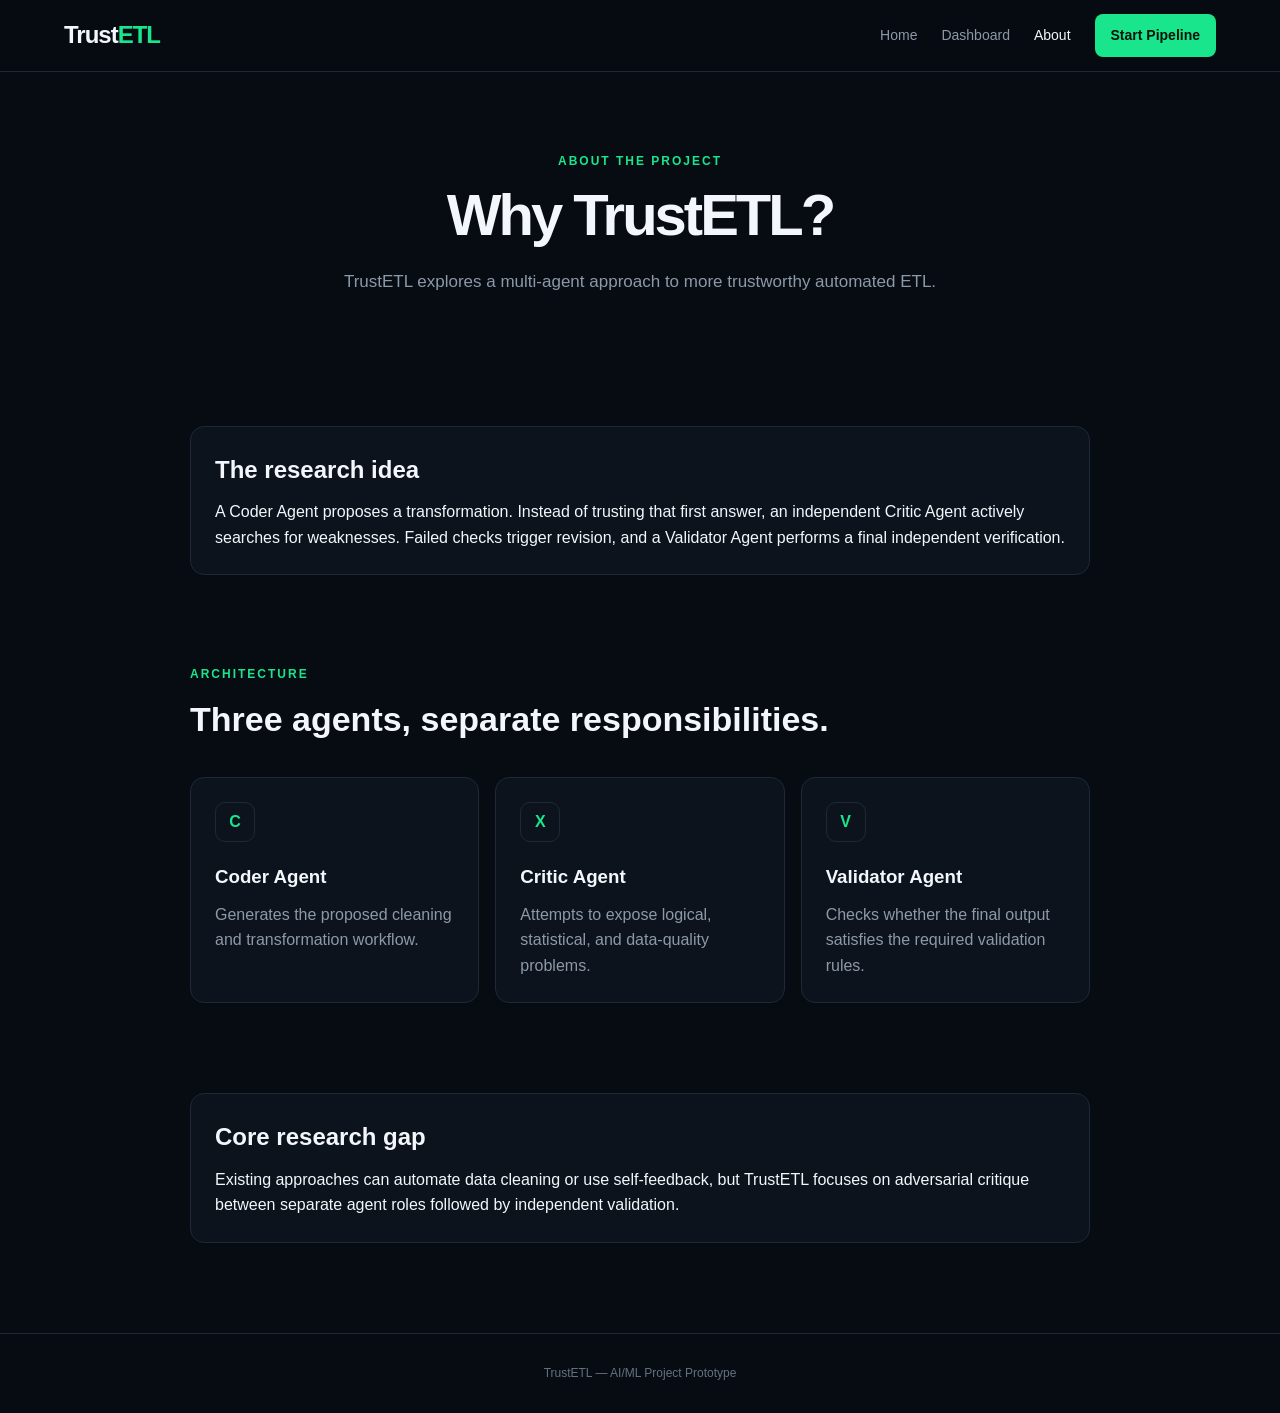
==== about.html @ 8226a9a9 "EDI project Frontend" ====
<!DOCTYPE html>
<html lang="en">
<head>
    <meta charset="UTF-8">
    <meta name="viewport" content="width=device-width, initial-scale=1.0">
    <title>TrustETL | About</title>
    <link rel="stylesheet" href="css/style.css">
</head>
<body>
    <nav class="navbar">
        <a class="brand" href="index.html">Trust<span>ETL</span></a>
        <div class="nav-links">
            <a href="index.html">Home</a>
            <a href="dashboard.html">Dashboard</a>
            <a href="about.html" class="active">About</a>
            <a href="upload.html" class="nav-button">Start Pipeline</a>
        </div>
    </nav>

    <main class="container narrow">
        <section class="page-hero">
            <p class="eyebrow">ABOUT THE PROJECT</p>
            <h1>Why TrustETL?</h1>
            <p>TrustETL explores a multi-agent approach to more trustworthy automated ETL.</p>
        </section>

        <section class="section">
            <div class="card">
                <h2>The research idea</h2>
                <p>
                    A Coder Agent proposes a transformation. Instead of trusting that
                    first answer, an independent Critic Agent actively searches for
                    weaknesses. Failed checks trigger revision, and a Validator Agent
                    performs a final independent verification.
                </p>
            </div>
        </section>

        <section class="section">
            <div class="section-heading"><p class="eyebrow">ARCHITECTURE</p><h2>Three agents, separate responsibilities.</h2></div>
            <div class="feature-grid">
                <article class="card feature-card"><div class="icon">C</div><h3>Coder Agent</h3><p>Generates the proposed cleaning and transformation workflow.</p></article>
                <article class="card feature-card"><div class="icon">X</div><h3>Critic Agent</h3><p>Attempts to expose logical, statistical, and data-quality problems.</p></article>
                <article class="card feature-card"><div class="icon">V</div><h3>Validator Agent</h3><p>Checks whether the final output satisfies the required validation rules.</p></article>
            </div>
        </section>

        <section class="section">
            <div class="card">
                <h2>Core research gap</h2>
                <p>
                    Existing approaches can automate data cleaning or use self-feedback,
                    but TrustETL focuses on adversarial critique between separate agent
                    roles followed by independent validation.
                </p>
            </div>
        </section>
    </main>

    <footer class="footer">TrustETL — AI/ML Project Prototype</footer>
    <script src="js/script.js"></script>
</body>
</html>
---- css/style.css ----
/* =========================================================
   TrustETL - Main Stylesheet
   Human-readable student project version
   ========================================================= */

/* ---------- Basic reset ---------- */
* {
    box-sizing: border-box;
    margin: 0;
    padding: 0;
}

:root {
    --background: #070b12;
    --surface: #0d131d;
    --surface-light: #111a26;
    --border: #1d2938;
    --text: #f3f7fb;
    --muted: #8c99a8;
    --accent: #19e68c;
    --accent-dark: #0d9f61;
    --danger: #ff5f67;
    --warning: #f5bd4f;
}

body {
    background: var(--background);
    color: var(--text);
    font-family: Arial, Helvetica, sans-serif;
    line-height: 1.6;
}

a {
    color: inherit;
    text-decoration: none;
}

button,
input {
    font: inherit;
}

/* ---------- Navigation ---------- */
.navbar {
    min-height: 72px;
    padding: 0 5%;
    border-bottom: 1px solid var(--border);
    display: flex;
    align-items: center;
    justify-content: space-between;
    background: rgba(7, 11, 18, 0.96);
    position: sticky;
    top: 0;
    z-index: 10;
}

.brand {
    font-size: 24px;
    font-weight: 800;
    letter-spacing: -1px;
}

.brand span {
    color: var(--accent);
}

.nav-links {
    display: flex;
    align-items: center;
    gap: 24px;
}

.nav-links a {
    color: var(--muted);
    font-size: 14px;
}

.nav-links a:hover,
.nav-links a.active {
    color: var(--text);
}

.nav-links .nav-button {
    color: #03130c;
    background: var(--accent);
    padding: 10px 16px;
    border-radius: 8px;
    font-weight: 700;
}

/* ---------- General layout ---------- */
.container {
    width: min(1180px, 90%);
    margin: 0 auto;
}

.container.narrow {
    width: min(900px, 90%);
}

.hero {
    min-height: 650px;
    display: grid;
    grid-template-columns: 1.1fr 0.9fr;
    align-items: center;
    gap: 70px;
}

.hero h1,
.page-hero h1 {
    font-size: clamp(44px, 6vw, 78px);
    line-height: 1.02;
    letter-spacing: -3px;
    margin: 14px 0 24px;
}

.hero h1 span {
    color: var(--accent);
}

.hero-text {
    max-width: 650px;
    color: var(--muted);
    font-size: 18px;
}

.eyebrow {
    color: var(--accent);
    font-size: 12px;
    font-weight: 800;
    letter-spacing: 2px;
}

.button-row {
    display: flex;
    flex-wrap: wrap;
    gap: 12px;
    margin-top: 28px;
}

.button {
    display: inline-flex;
    align-items: center;
    justify-content: center;
    border: 1px solid var(--border);
    border-radius: 8px;
    padding: 11px 17px;
    cursor: pointer;
    font-weight: 700;
    transition: 0.2s ease;
}

.button:hover {
    transform: translateY(-1px);
}

.button.primary {
    background: var(--accent);
    color: #03130c;
    border-color: var(--accent);
}

.button.secondary {
    background: transparent;
    color: var(--text);
}

.button.disabled {
    opacity: 0.45;
    pointer-events: none;
}

.card {
    background: var(--surface);
    border: 1px solid var(--border);
    border-radius: 14px;
    padding: 24px;
}

.card h2,
.card h3 {
    margin-bottom: 10px;
}

.muted {
    color: var(--muted);
}

.section {
    margin: 90px 0;
}

.section-heading {
    margin-bottom: 30px;
}

.section-heading h2 {
    font-size: 34px;
    margin-top: 8px;
}

/* ---------- Home page ---------- */
.pipeline-preview {
    padding: 28px;
}

.card-header {
    display: flex;
    justify-content: space-between;
    align-items: center;
    gap: 16px;
    margin-bottom: 22px;
}

.status-dot {
    color: var(--accent);
    font-size: 11px;
    font-weight: 800;
}

.pipeline-step {
    display: flex;
    gap: 16px;
    padding: 18px 0;
    border-bottom: 1px solid var(--border);
}

.pipeline-step:last-child {
    border-bottom: 0;
}

.pipeline-step small,
.mini-status small,
.check-row small,
.lineage-item small {
    display: block;
    color: var(--muted);
    margin-top: 3px;
}

.step-number,
.icon,
.flow-icon,
.lineage-number {
    width: 40px;
    height: 40px;
    flex: 0 0 40px;
    border: 1px solid var(--border);
    border-radius: 10px;
    display: grid;
    place-items: center;
    color: var(--accent);
    font-weight: 800;
}

.stats-grid {
    display: grid;
    grid-template-columns: repeat(4, 1fr);
    gap: 14px;
}

.stat-card {
    padding: 24px;
    border: 1px solid var(--border);
    border-radius: 12px;
    background: var(--surface);
}

.stat-card strong {
    display: block;
    font-size: 30px;
    margin-bottom: 4px;
}

.stat-card span {
    color: var(--muted);
    font-size: 13px;
}

.feature-grid {
    display: grid;
    grid-template-columns: repeat(3, 1fr);
    gap: 16px;
}

.feature-card .icon {
    margin-bottom: 20px;
}

.feature-card p {
    color: var(--muted);
}

/* ---------- Dashboard ---------- */
.dashboard-layout {
    display: grid;
    grid-template-columns: 230px 1fr;
    min-height: calc(100vh - 72px);
}

.sidebar {
    padding: 30px 18px;
    border-right: 1px solid var(--border);
    background: #090e16;
}

.sidebar-label {
    color: #5f6b79;
    font-size: 10px;
    font-weight: 800;
    letter-spacing: 1.5px;
    margin: 20px 10px 8px;
}

.sidebar-link {
    display: block;
    padding: 10px 12px;
    color: var(--muted);
    border-radius: 7px;
    font-size: 14px;
}

.sidebar-link:hover,
.sidebar-link.active {
    color: var(--text);
    background: var(--surface-light);
}

.sidebar-link.active {
    box-shadow: inset 2px 0 var(--accent);
}

.dashboard-content {
    width: min(1200px, 100%);
    padding: 40px;
}

.page-title {
    display: flex;
    align-items: center;
    justify-content: space-between;
    gap: 20px;
    margin-bottom: 30px;
}

.page-title h1 {
    font-size: 36px;
    margin-top: 4px;
}

.two-column {
    display: grid;
    grid-template-columns: repeat(2, 1fr);
    gap: 16px;
    margin: 24px 0;
}

.progress {
    height: 7px;
    background: #182230;
    border-radius: 20px;
    overflow: hidden;
    margin: 18px 0 8px;
}

.progress-bar {
    height: 100%;
    background: var(--accent);
}

.badge {
    display: inline-block;
    padding: 4px 8px;
    border-radius: 5px;
    font-size: 10px;
    font-weight: 800;
    letter-spacing: 0.5px;
}

.badge.success {
    background: rgba(25, 230, 140, 0.12);
    color: var(--accent);
}

.badge.warning {
    background: rgba(245, 189, 79, 0.12);
    color: var(--warning);
}

.badge.danger {
    background: rgba(255, 95, 103, 0.12);
    color: var(--danger);
}

.text-link {
    color: var(--accent);
    font-weight: 700;
    font-size: 13px;
}

.mini-status,
.check-row,
.activity-row,
.result-row {
    display: flex;
    align-items: center;
    gap: 12px;
    padding: 13px 0;
    border-bottom: 1px solid var(--border);
}

.mini-status:last-child,
.check-row:last-child,
.activity-row:last-child {
    border-bottom: 0;
}

.status-check,
.check-row > span {
    color: var(--accent);
    font-weight: 800;
}

.activity-row time {
    margin-left: auto;
    color: var(--muted);
    font-size: 12px;
}

.activity-row > span {
    color: var(--accent);
}

/* ---------- Tables ---------- */
.table-wrap {
    overflow-x: auto;
}

table {
    width: 100%;
    border-collapse: collapse;
}

th,
td {
    padding: 14px 10px;
    text-align: left;
    border-bottom: 1px solid var(--border);
    white-space: nowrap;
}

th {
    color: var(--muted);
    font-size: 11px;
    text-transform: uppercase;
    letter-spacing: 0.8px;
}

td small {
    color: var(--muted);
}

/* ---------- Upload ---------- */
.page-hero {
    text-align: center;
    padding: 80px 0 40px;
}

.page-hero h1 {
    font-size: 58px;
}

.page-hero > p:last-child {
    color: var(--muted);
    font-size: 17px;
}

.upload-card {
    margin-bottom: 80px;
}

.drop-zone {
    border: 1px dashed #344254;
    border-radius: 12px;
    text-align: center;
    padding: 70px 30px;
    transition: 0.2s ease;
}

.drop-zone.dragging,
.drop-zone:hover {
    border-color: var(--accent);
    background: rgba(25, 230, 140, 0.03);
}

.upload-icon {
    font-size: 40px;
    color: var(--accent);
    margin-bottom: 10px;
}

.drop-zone p {
    color: var(--muted);
}

.file-help {
    margin-top: 20px;
    font-size: 12px;
}

.selected-file {
    display: flex;
    justify-content: space-between;
    align-items: center;
    margin-top: 18px;
    padding: 15px;
    border: 1px solid var(--border);
    border-radius: 8px;
}

.selected-file small {
    display: block;
    color: var(--muted);
}

.hidden {
    display: none !important;
}

/* ---------- Pipeline ---------- */
.pipeline-card {
    max-width: 800px;
}

.flow-step {
    display: flex;
    align-items: center;
    gap: 18px;
}

.flow-step strong {
    display: block;
    font-size: 17px;
}

.flow-step small {
    color: var(--muted);
}

.flow-line {
    width: 2px;
    height: 28px;
    background: var(--border);
    margin-left: 19px;
}

.decision {
    display: flex;
    align-items: center;
    gap: 10px;
    margin: 20px 0;
    padding-left: 58px;
    flex-wrap: wrap;
    color: var(--muted);
}

/* ---------- Code ---------- */
.code-block {
    background: #060a10;
    border: 1px solid var(--border);
    border-radius: 9px;
    padding: 22px;
    overflow-x: auto;
    color: #d9e5ef;
    font-family: Consolas, "Courier New", monospace;
    font-size: 13px;
    line-height: 1.8;
}

/* ---------- Critic ---------- */
.issue {
    border: 1px solid var(--border);
    border-radius: 10px;
    padding: 18px;
    margin-top: 12px;
}

.issue.high {
    border-left: 3px solid var(--danger);
}

.issue.medium {
    border-left: 3px solid var(--warning);
}

.issue h3 {
    margin-top: 10px;
}

.issue p {
    color: var(--muted);
}

/* ---------- Validator ---------- */
.validation-grid {
    display: grid;
    grid-template-columns: 0.8fr 1.2fr;
    gap: 16px;
}

.validation-score {
    display: flex;
    flex-direction: column;
    justify-content: center;
    min-height: 250px;
}

.validation-score strong {
    font-size: 70px;
    color: var(--accent);
    line-height: 1;
    margin: 20px 0;
}

/* ---------- Lineage ---------- */
.lineage {
    max-width: 800px;
}

.lineage-item {
    display: flex;
    align-items: center;
    gap: 18px;
}

.lineage-item.final .lineage-number {
    border-color: var(--accent);
    background: rgba(25, 230, 140, 0.08);
}

.lineage-arrow {
    color: #506071;
    margin: 10px 0 10px 17px;
}

/* ---------- Report ---------- */
.report-header {
    display: flex;
    justify-content: space-between;
    align-items: center;
}

.report-score {
    text-align: center;
}

.report-score strong {
    display: block;
    font-size: 50px;
    color: var(--accent);
    line-height: 1;
}

.report-score span {
    color: var(--muted);
    font-size: 12px;
}

.clean-list {
    list-style: none;
}

.clean-list li {
    padding: 10px 0;
    border-bottom: 1px solid var(--border);
}

.clean-list li::before {
    content: "✓";
    color: var(--accent);
    margin-right: 10px;
}

.result-row:last-child {
    border-bottom: 0;
}

.result-row strong {
    margin-left: auto;
    color: var(--accent);
}

/* ---------- Footer ---------- */
.footer {
    padding: 30px 5%;
    text-align: center;
    color: #657180;
    border-top: 1px solid var(--border);
    margin-top: 70px;
    font-size: 12px;
}

/* ---------- Responsive design ---------- */
@media (max-width: 900px) {
    .hero,
    .two-column,
    .validation-grid {
        grid-template-columns: 1fr;
    }

    .stats-grid {
        grid-template-columns: repeat(2, 1fr);
    }

    .feature-grid {
        grid-template-columns: 1fr;
    }

    .dashboard-layout {
        grid-template-columns: 1fr;
    }

    .sidebar {
        display: none;
    }

    .dashboard-content {
        padding: 28px 5%;
    }
}

@media (max-width: 600px) {
    .navbar {
        padding: 14px 5%;
        align-items: flex-start;
    }

    .nav-links {
        gap: 10px;
        flex-wrap: wrap;
        justify-content: flex-end;
    }

    .nav-links a:not(.nav-button) {
        display: none;
    }

    .hero {
        min-height: auto;
        padding: 70px 0;
    }

    .hero h1,
    .page-hero h1 {
        font-size: 45px;
    }

    .stats-grid {
        grid-template-columns: 1fr 1fr;
    }

    .page-title {
        align-items: flex-start;
        flex-direction: column;
    }

    .report-header {
        align-items: flex-start;
        flex-direction: column;
        gap: 25px;
    }
}

/* ---------- Print ---------- */
@media print {
    .navbar,
    .sidebar,
    .button,
    .footer {
        display: none !important;
    }

    .dashboard-layout {
        display: block;
    }

    .dashboard-content {
        padding: 0;
    }

    body {
        background: white;
        color: black;
    }

    .card,
    .stat-card {
        border-color: #ddd;
        background: white;
    }
}
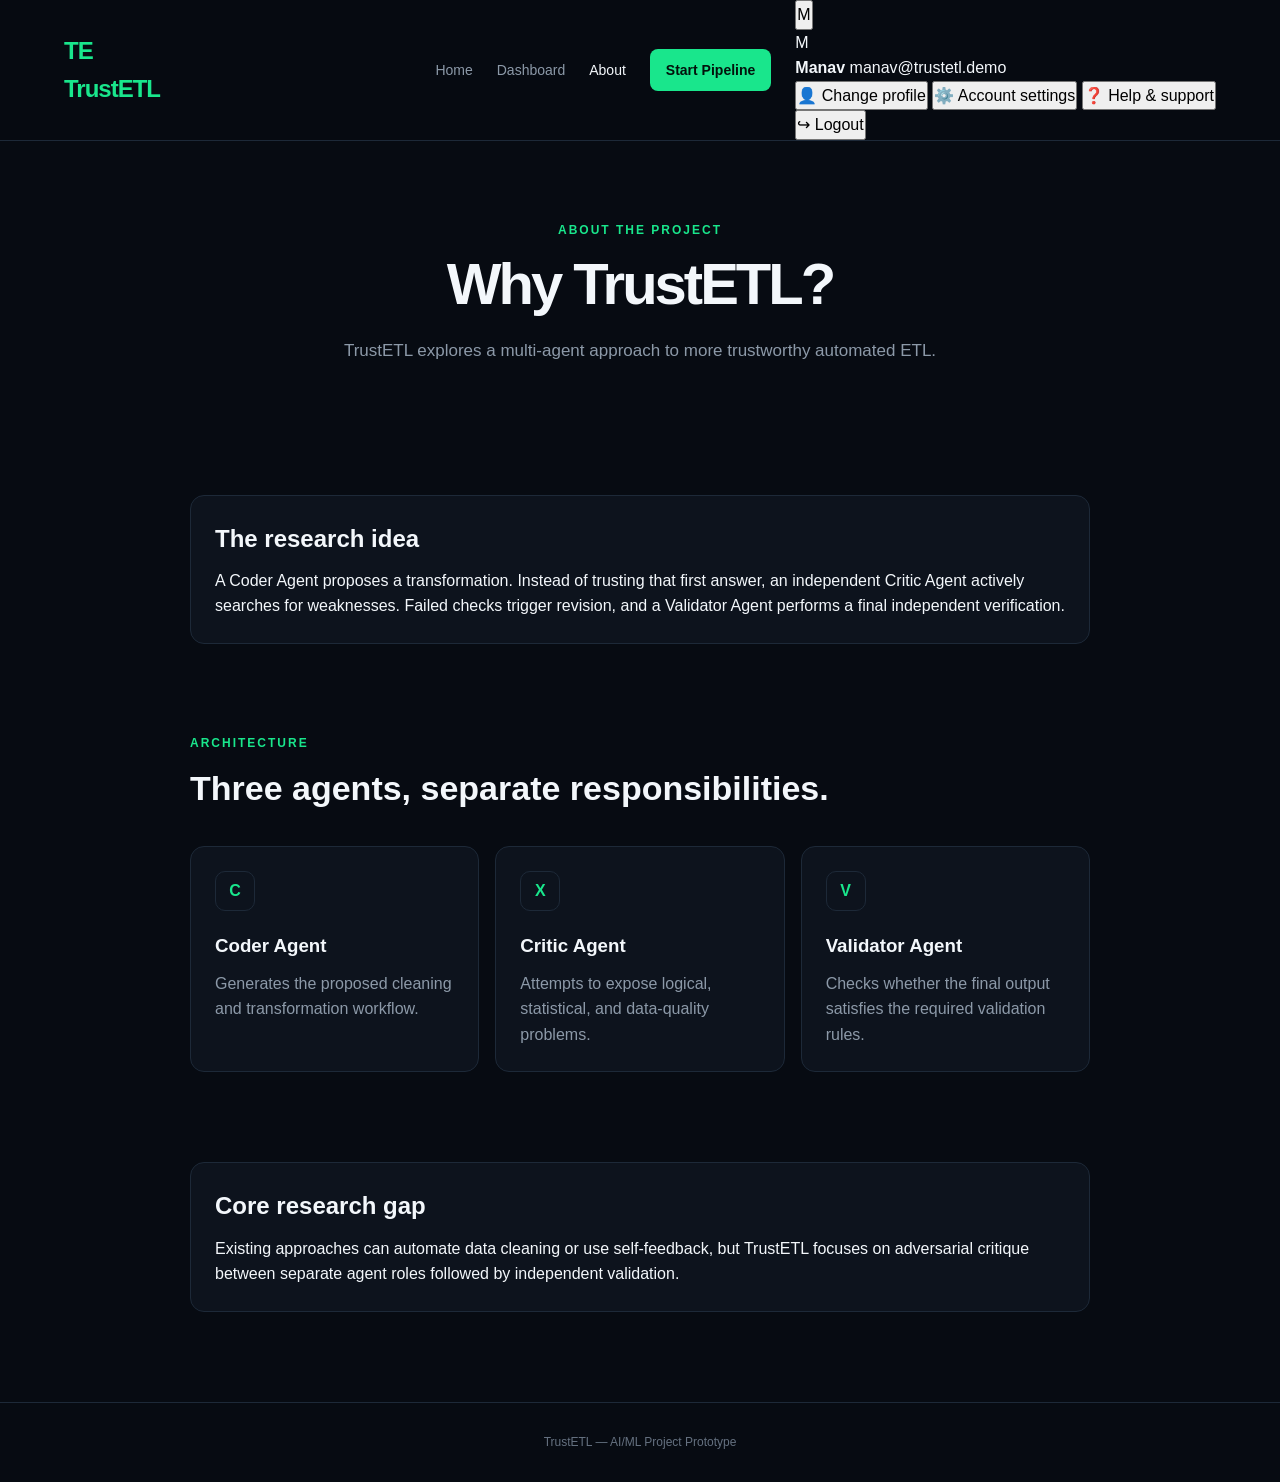
==== commit 8e6c8c09: "Enhance About Page Layout and Content Structure" ====
--- a/about.html
+++ b/about.html
@@ -1,63 +1,287 @@
 <!DOCTYPE html>
 <html lang="en">
+
 <head>
     <meta charset="UTF-8">
     <meta name="viewport" content="width=device-width, initial-scale=1.0">
+
     <title>TrustETL | About</title>
+
     <link rel="stylesheet" href="css/style.css">
 </head>
-<body>
-    <nav class="navbar">
-        <a class="brand" href="index.html">Trust<span>ETL</span></a>
-        <div class="nav-links">
+
+<body class="page-about">
+
+    <!-- =========================
+         AI BACKGROUND
+    ========================== -->
+
+    <div class="ai-background">
+
+        <div class="bg-grid"></div>
+
+        <div class="bg-orb orb-one"></div>
+        <div class="bg-orb orb-two"></div>
+
+        <div class="data-particle particle-1"></div>
+        <div class="data-particle particle-2"></div>
+        <div class="data-particle particle-3"></div>
+        <div class="data-particle particle-4"></div>
+        <div class="data-particle particle-5"></div>
+        <div class="data-particle particle-6"></div>
+        <div class="data-particle particle-7"></div>
+        <div class="data-particle particle-8"></div>
+
+    </div>
+
+
+    <!-- =========================
+         NAVBAR
+    ========================== -->
+    <header class="navbar">
+
+        <a class="brand" href="index.html">
+            <div class="brand-logo">
+                <span>TE</span>
+            </div>
+            <span class="brand-name">
+                Trust<span>ETL</span>
+            </span>
+        </a>
+
+        <nav class="nav-links">
             <a href="index.html">Home</a>
             <a href="dashboard.html">Dashboard</a>
             <a href="about.html" class="active">About</a>
             <a href="upload.html" class="nav-button">Start Pipeline</a>
-        </div>
-    </nav>
+
+            <div class="profile-container">
+                <button class="profile-button" id="profileButton" type="button">
+                    <img id="profileImage" class="profile-image" src="" alt="Profile" style="display: none;">
+                    <span id="profileInitial" class="profile-initial">M</span>
+                </button>
+
+                <div class="profile-menu" id="profileMenu">
+                    <div class="profile-header">
+                        <div class="profile-large" id="profileLarge">
+                            <img id="profileMenuImage" class="profile-image" src="" alt="Profile" style="display: none;">
+                            <span id="profileMenuInitial">M</span>
+                        </div>
+                        <div class="profile-details">
+                            <strong id="profileName">Manav</strong>
+                            <span id="profileEmail">manav@trustetl.demo</span>
+                        </div>
+                    </div>
+
+                    <div class="menu-divider"></div>
+
+                    <button class="profile-item" id="changeProfile" type="button">
+                        <span class="item-icon">👤</span>
+                        <span>Change profile</span>
+                    </button>
+
+                    <button class="profile-item" id="accountSettings" type="button">
+                        <span class="item-icon">⚙️</span>
+                        <span>Account settings</span>
+                    </button>
+
+                    <button class="profile-item" id="helpSupport" type="button">
+                        <span class="item-icon">❓</span>
+                        <span>Help &amp; support</span>
+                    </button>
+
+                    <div class="menu-divider"></div>
+
+                    <button class="profile-item logout" id="logoutButton" type="button">
+                        <span class="item-icon">↪</span>
+                        <span>Logout</span>
+                    </button>
+                </div>
+
+                <input type="file" id="profileImageInput" accept="image/*" hidden>
+            </div>
+        </nav>
+
+    </header>
+
+
+    <!-- =========================
+         MAIN CONTENT
+    ========================== -->
 
     <main class="container narrow">
+
+
+        <!-- PAGE HERO -->
+
         <section class="page-hero">
-            <p class="eyebrow">ABOUT THE PROJECT</p>
-            <h1>Why TrustETL?</h1>
-            <p>TrustETL explores a multi-agent approach to more trustworthy automated ETL.</p>
-        </section>
+
+            <p class="eyebrow">
+                ABOUT THE PROJECT
+            </p>
+
+            <h1>
+                Why TrustETL?
+            </h1>
+
+            <p>
+                TrustETL explores a multi-agent approach to more trustworthy
+                automated ETL.
+            </p>
+
+        </section>
+
+
+        <!-- =========================
+             RESEARCH IDEA
+        ========================== -->
 
         <section class="section">
+
             <div class="card">
-                <h2>The research idea</h2>
+
+                <h2>
+                    The research idea
+                </h2>
+
                 <p>
-                    A Coder Agent proposes a transformation. Instead of trusting that
-                    first answer, an independent Critic Agent actively searches for
-                    weaknesses. Failed checks trigger revision, and a Validator Agent
-                    performs a final independent verification.
+                    A Coder Agent proposes a transformation. Instead of trusting
+                    that first answer, an independent Critic Agent actively
+                    searches for weaknesses. Failed checks trigger revision,
+                    and a Validator Agent performs a final independent
+                    verification.
                 </p>
-            </div>
-        </section>
+
+            </div>
+
+        </section>
+
+
+        <!-- =========================
+             ARCHITECTURE
+        ========================== -->
 
         <section class="section">
-            <div class="section-heading"><p class="eyebrow">ARCHITECTURE</p><h2>Three agents, separate responsibilities.</h2></div>
+
+            <div class="section-heading">
+
+                <p class="eyebrow">
+                    ARCHITECTURE
+                </p>
+
+                <h2>
+                    Three agents, separate responsibilities.
+                </h2>
+
+            </div>
+
+
             <div class="feature-grid">
-                <article class="card feature-card"><div class="icon">C</div><h3>Coder Agent</h3><p>Generates the proposed cleaning and transformation workflow.</p></article>
-                <article class="card feature-card"><div class="icon">X</div><h3>Critic Agent</h3><p>Attempts to expose logical, statistical, and data-quality problems.</p></article>
-                <article class="card feature-card"><div class="icon">V</div><h3>Validator Agent</h3><p>Checks whether the final output satisfies the required validation rules.</p></article>
-            </div>
-        </section>
+
+
+                <!-- CODER AGENT -->
+
+                <article class="card feature-card">
+
+                    <div class="icon">
+                        C
+                    </div>
+
+                    <h3>
+                        Coder Agent
+                    </h3>
+
+                    <p>
+                        Generates the proposed cleaning and transformation
+                        workflow.
+                    </p>
+
+                </article>
+
+
+                <!-- CRITIC AGENT -->
+
+                <article class="card feature-card">
+
+                    <div class="icon">
+                        X
+                    </div>
+
+                    <h3>
+                        Critic Agent
+                    </h3>
+
+                    <p>
+                        Attempts to expose logical, statistical, and
+                        data-quality problems.
+                    </p>
+
+                </article>
+
+
+                <!-- VALIDATOR AGENT -->
+
+                <article class="card feature-card">
+
+                    <div class="icon">
+                        V
+                    </div>
+
+                    <h3>
+                        Validator Agent
+                    </h3>
+
+                    <p>
+                        Checks whether the final output satisfies the
+                        required validation rules.
+                    </p>
+
+                </article>
+
+            </div>
+
+        </section>
+
+
+        <!-- =========================
+             RESEARCH GAP
+        ========================== -->
 
         <section class="section">
+
             <div class="card">
-                <h2>Core research gap</h2>
+
+                <h2>
+                    Core research gap
+                </h2>
+
                 <p>
-                    Existing approaches can automate data cleaning or use self-feedback,
-                    but TrustETL focuses on adversarial critique between separate agent
-                    roles followed by independent validation.
+                    Existing approaches can automate data cleaning or use
+                    self-feedback, but TrustETL focuses on adversarial
+                    critique between separate agent roles followed by
+                    independent validation.
                 </p>
-            </div>
-        </section>
+
+            </div>
+
+        </section>
+
     </main>
 
-    <footer class="footer">TrustETL — AI/ML Project Prototype</footer>
+
+    <!-- =========================
+         FOOTER
+    ========================== -->
+
+    <footer class="footer">
+        TrustETL — AI/ML Project Prototype
+    </footer>
+
+
+    <!-- COMMON JAVASCRIPT -->
+
     <script src="js/script.js"></script>
+
 </body>
-</html>
+
+</html>
